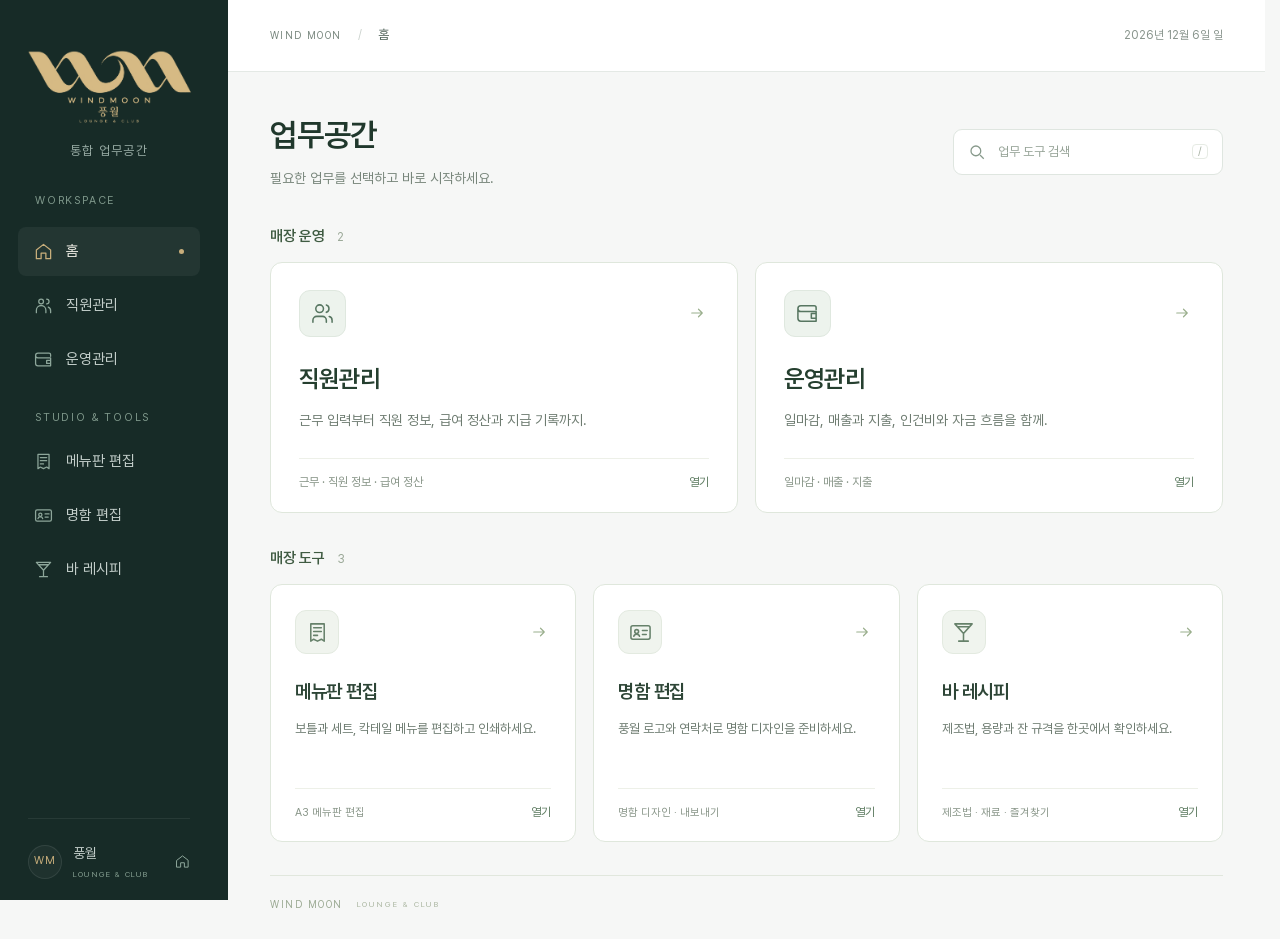
==== index.html @ a838a411 "Publish matching breadcrumb fonts and wordmark sizing with refreshed CSS" ====
<!doctype html>
<html lang="ko">
<head>
  <meta charset="utf-8"><meta name="viewport" content="width=device-width,initial-scale=1,viewport-fit=cover">
  <meta name="robots" content="noindex,nofollow"><meta name="referrer" content="no-referrer"><meta name="theme-color" content="#172b27">
  <meta name="description" content="풍월의 직원관리, 운영관리, 메뉴판과 명함 편집을 한곳에서.">
  <title>WIND MOON · 풍월 업무공간</title>
  <link rel="icon" href="./favicon.svg?v=20261022-wave"><link rel="stylesheet" href="./suite.css?v=20261022-typelogo-v3"><link rel="stylesheet" href="./portal.css?v=20261022-clean">
  <script type="module" src="./suite-nav.js?v=20261022-navfix"></script>
</head>
<body data-suite-page="home">
  <header class="home-topbar"><div class="home-breadcrumb"><a href="./">WIND MOON</a><span>/</span><strong>홈</strong></div><time id="today"></time></header>
  <main class="home-main">
    <section class="home-intro" aria-labelledby="home-title">
      <div><h1 id="home-title">업무공간</h1><p>필요한 업무를 선택하고 바로 시작하세요.</p></div>
      <label class="home-search"><svg viewBox="0 0 24 24" fill="none" stroke="currentColor" stroke-width="1.7" aria-hidden="true"><circle cx="10.5" cy="10.5" r="6.5"/><path d="m16 16 5 5"/></svg><input id="module-search" type="search" placeholder="업무 도구 검색" aria-label="업무 도구 검색"><kbd>/</kbd></label>
    </section>
    <a id="resume" class="home-resume" hidden><span class="resume-label">최근 사용</span><strong id="resume-name"></strong><span class="resume-action">이어서 열기 <span aria-hidden="true">→</span></span></a>
    <section id="modules" aria-label="업무 도구"><p class="home-empty">업무 도구를 불러오고 있습니다.</p></section>
    <footer class="home-footer">WIND MOON<span>LOUNGE & CLUB</span></footer>
  </main>
  <noscript><p class="home-empty"><a href="./staff/">직원관리</a> · <a href="./operations/">운영관리</a> · <a href="./menu/">메뉴판</a> · <a href="./cards/">명함</a> · <a href="./recipes/">레시피</a></p></noscript>
  <script type="module" src="./portal.js?v=20261022-navfix"></script>
</body>
</html>
---- suite.css ----
@font-face{font-family:WMPretendard;src:url('./fonts/Pretendard-Regular.ttf') format('truetype');font-weight:400;font-display:swap}
@font-face{font-family:WMPretendard;src:url('./fonts/Pretendard-SemiBold.ttf') format('truetype');font-weight:600 800;font-display:swap}
html{scrollbar-gutter:stable}
:root{--wm-sidebar:228px;--wm-nav:#172b27;--wm-green:#315f4f;--wm-gold:#c8ae7b;--wm-bg:#f5f6f3;--wm-line:#e3e8e1;--wm-font:WMPretendard,Pretendard,-apple-system,BlinkMacSystemFont,'Segoe UI',sans-serif}
body[data-suite-page]{padding-left:var(--wm-sidebar);font-family:var(--wm-font);box-sizing:border-box}
.wm-suite-sidebar{box-sizing:border-box;position:fixed;inset:0 auto 0 0;width:var(--wm-sidebar);padding:37px 18px 20px;display:flex;flex-direction:column;z-index:80;background:var(--wm-nav);color:#c3ceca;overflow-x:hidden;overflow-y:auto;scrollbar-width:thin;scrollbar-gutter:stable;font:15px/1.5 var(--wm-font)}
.wm-suite-sidebar a{color:inherit;text-decoration:none}
.wm-suite-brand{box-sizing:border-box;width:100%;display:flex;flex-direction:column;align-items:center;gap:14px;padding:0 1px 32px;flex-shrink:0}
.wm-suite-brand picture{display:block;box-sizing:border-box;width:100%;max-width:200px;min-width:0;margin-inline:auto;flex-shrink:0;filter:brightness(0) saturate(100%) invert(78%) sepia(24%) saturate(506%) hue-rotate(1deg) brightness(94%) contrast(88%)}
.wm-suite-brand img{display:block;width:100%;max-width:100%;height:auto;max-height:none;object-fit:contain}
.wm-suite-brand>span{color:#97aaa3;font-size:13px;letter-spacing:1.3px}
.wm-nav-label{display:block;font-size:11px;letter-spacing:1.8px;color:#7f988b;padding:0 17px 18px}
.wm-tools-label{margin-top:26px;padding-bottom:10px}
.wm-suite-links{display:block;overflow:visible;flex-shrink:0}
.wm-suite-link{box-sizing:border-box;display:flex;align-items:center;gap:13px;min-height:49px;padding:13px 16px;margin-bottom:5px;border-radius:8px;white-space:nowrap;transition:background .15s,color .15s;font-size:15px}
.wm-suite-link svg{width:19px;height:19px;flex:none;color:#8da69a;display:block}
.wm-suite-link:hover{background:#ffffff09;color:#fff}
.wm-suite-link.is-active{background:#ffffff0d;color:#f0eee6}
.wm-suite-link.is-active svg{color:var(--wm-gold)}
.wm-suite-link i{display:none;width:5px;height:5px;border-radius:50%;margin-left:auto;background:var(--wm-gold)}
.wm-suite-link.is-active i{display:block}
.wm-suite-account{display:flex;align-items:center;gap:11px;border-top:1px solid #ffffff12;margin:auto 10px 0;padding-top:24px;font-size:14px;flex-shrink:0}
.wm-avatar{display:grid;place-items:center;width:34px;height:34px;border:1px solid #ffffff16;background:#ffffff09;color:var(--wm-gold);border-radius:50%;font-size:11px;letter-spacing:1px}
.wm-suite-account small{display:block;color:#7f988b;font-size:8px;letter-spacing:1.2px;margin-top:4px}
.wm-suite-account>svg{width:15px;height:15px;margin-left:auto;color:#8da69a}
.wm-tool-heading{display:flex;align-items:center;gap:16px;font:12px/1.4 var(--wm-font);white-space:nowrap;color:#929c95;min-width:0}
.wm-tool-heading>a{font-size:10px;letter-spacing:1.5px;text-decoration:none;color:#74867a}
.wm-tool-heading>span{color:#c7d1c8}
.wm-tool-heading>strong{color:#354e40;font-weight:600;font-size:14px}
.wm-home{display:inline-flex;align-items:center;justify-content:center;gap:7px;box-sizing:border-box;min-height:39px;padding:8px 12px;border:1px solid #dfe6dc;border-radius:8px;background:#fff;color:#4b6654!important;text-decoration:none!important;font:12px/1.4 var(--wm-font);white-space:nowrap;flex:none}
.wm-home svg{width:16px;height:16px;display:block}
.wm-home:hover{background:#eef3e9;border-color:#b8c9b4}
.wm-suite-sidebar a:focus-visible,.wm-home:focus-visible{outline:3px solid var(--wm-gold);outline-offset:3px}
.wm-tool-topbar{display:flex;align-items:center;justify-content:space-between;gap:16px;height:72px;padding:0 28px;background:#fff;border-bottom:1px solid var(--wm-line);box-sizing:border-box}
body[data-suite-page=menu] .app-header,body[data-suite-page=cards] .header{height:72px;min-height:72px;padding:0 24px;gap:16px;background:#fff;border-bottom:1px solid var(--wm-line);box-sizing:border-box}
body[data-suite-page=menu] .save-state{justify-content:flex-end}
body[data-suite-page=menu] .workspace{height:calc(100dvh - 72px);grid-template-columns:320px minmax(0,1fr)}
body[data-suite-page=menu]{--canvas:#eef0ea;--paper:#fff;--green:#315f4f;--green-soft:#eef4e9;--ink:#263e32;--line:#e1e7de}
body[data-suite-page=menu] .inspector-intro h1{font-family:var(--wm-font);font-size:21px}
body[data-suite-page=menu] .inspector-intro p{color:#7d8c7d;line-height:1.8}
body[data-suite-page=menu] .button.primary{background:var(--wm-green);border-color:var(--wm-green)}
body[data-suite-page=cards]{--paper:#fff;--line:#e1e7de;--ink:#273b31;--muted:#82907e;--accent:#527148;--canvas:#eef0ea;--white:#fafbf7}
body[data-suite-page=cards] .studio{grid-template-columns:310px minmax(0,1fr)}
body[data-suite-page=cards] .editor{padding:26px 23px}
body[data-suite-page=cards] .workspace{background:#f2f3ed;padding:28px}
body[data-suite-page=cards] .button.primary{background:var(--wm-green);border-color:var(--wm-green)}
body[data-suite-page=cards] .button{border-radius:7px}
body[data-suite-page=cards] .section summary{color:#3b5443}
body[data-suite-page=recipes] .recipe-index-panel{display:none}
body[data-suite-page=recipes] .main{margin-left:0;max-width:1440px;padding:32px 34px 0}
body[data-suite-page=recipes] .page-header{margin-bottom:26px}
body[data-suite-page=recipes] .title-area h1{font-family:var(--wm-font);font-size:30px;letter-spacing:-1.1px;color:var(--text)}
body[data-suite-page=recipes] .title-area p{font-family:var(--wm-font);font-size:12px}
body[data-suite-page=recipes] .mobile-brand{display:none}
body[data-suite-page=recipes] .toolbar{top:0;background:var(--bg)}
body[data-suite-page=recipes] .recipe-card{border-radius:12px}
body[data-suite-page=recipes] .card-title{font-family:var(--wm-font);font-weight:600}
html[data-theme=light] body[data-suite-page=recipes]{--bg:#f5f6f3;--panel:#fff;--panel-hover:#f0f4eb;--panel-alt:#edf2e7;--text:#293f30;--muted:#7e8d7a;--line:#e1e7db;--accent:#41613c;--soft:#eaf1e2}
@media(min-width:1500px){:root{--wm-sidebar:244px}.wm-tool-topbar{padding:0 40px}}
@media(max-width:1200px){:root{--wm-sidebar:195px}.wm-suite-sidebar{padding-left:12px;padding-right:12px}.wm-tool-heading{gap:10px}.wm-tool-heading>a{display:none}.wm-tool-heading>span{display:none}body[data-suite-page=menu] .save-state{display:none}body[data-suite-page=menu] .header-actions{margin-left:auto}body[data-suite-page=menu] .workspace{grid-template-columns:285px minmax(0,1fr)}body[data-suite-page=cards] .studio{grid-template-columns:270px minmax(0,1fr)}body[data-suite-page=cards] .save-status{display:none}}
@media(max-width:900px){:root{--wm-sidebar:74px}.wm-suite-sidebar{padding:25px 10px}.wm-suite-brand{gap:0;padding:0 1px 30px}.wm-suite-brand picture{width:52px}.wm-suite-brand>span,.wm-nav-label,.wm-suite-link>span,.wm-suite-link>i,.wm-suite-account>span:not(.wm-avatar),.wm-suite-account>svg{display:none!important}.wm-suite-link{justify-content:center;padding:15px 5px;min-height:48px;gap:0}.wm-suite-account{justify-content:center;margin-left:0;margin-right:0;padding-top:18px}.wm-tool-topbar{height:64px;padding:0 22px}body[data-suite-page=recipes] .main{padding:28px 24px 0}}
@media(max-width:780px){body[data-suite-page=menu] .workspace{height:auto;min-height:calc(100dvh - 72px);display:flex}body[data-suite-page=menu] .canvas-area{min-height:360px;height:58dvh}body[data-suite-page=menu] .header-divider{display:none}body[data-suite-page=menu] .inspector{border-top:1px solid var(--wm-line)}body[data-suite-page=menu] .app-header{flex-wrap:wrap;height:auto;min-height:72px;padding:12px 14px;gap:8px}body[data-suite-page=menu] .header-actions{gap:5px}.wm-home{padding:8px 10px}.wm-home span{display:none}}
@media(max-width:640px){:root{--wm-sidebar:0px}body[data-suite-page]{padding-left:0;padding-bottom:calc(65px + env(safe-area-inset-bottom))}.wm-suite-sidebar{inset:auto 0 0;width:100%;height:calc(65px + env(safe-area-inset-bottom));padding:5px 5px calc(5px + env(safe-area-inset-bottom));border-top:1px solid #ffffff15;overflow:visible;scrollbar-gutter:auto}.wm-suite-brand,.wm-suite-account{display:none}.wm-suite-links{display:grid;grid-template-columns:repeat(6,minmax(0,1fr));overflow:visible;height:100%;gap:3px}.wm-suite-link{flex-direction:column;padding:8px 2px;gap:5px;min-height:0;margin:0;border-radius:7px}.wm-suite-link>span{display:block!important;font-size:11px;letter-spacing:-.3px}.wm-suite-link>svg{width:19px;height:19px}.wm-tool-topbar{height:58px;padding:0 17px}.wm-tool-heading>strong{font-size:13px}.wm-home{min-height:39px}body[data-suite-page=menu] .app-header{padding:12px 13px}body[data-suite-page=menu] .wm-tool-heading{width:100%;padding:0 0 3px}body[data-suite-page=menu] .header-actions{width:100%;margin:0;justify-content:space-between}body[data-suite-page=cards]{height:auto;overflow:visible;display:block}body[data-suite-page=cards] .header{height:auto;min-height:72px;flex-wrap:wrap;padding:15px 16px;gap:12px}body[data-suite-page=cards] .header-actions{gap:6px;margin-left:auto}body[data-suite-page=cards] .studio{display:flex;flex-direction:column;min-height:0;overflow:visible}body[data-suite-page=cards] .workspace{padding:24px 18px}body[data-suite-page=cards] .editor{padding:27px 24px}body[data-suite-page=cards] .editor,body[data-suite-page=cards] .workspace{overflow:visible}body[data-suite-page=recipes] .main{padding:26px 18px 0}body[data-suite-page=recipes] .title-area h1{font-size:28px}.wm-tool-heading>a,.wm-tool-heading>span{display:none}}
@media print{body[data-suite-page]{padding-left:0!important;padding-bottom:0!important}.wm-suite-sidebar,.wm-tool-topbar,.wm-home{display:none!important}}
@media(prefers-reduced-motion:reduce){.wm-suite-link{transition:none}}
---- portal.css ----
*{box-sizing:border-box}body{margin:0;background:#f6f7f6;color:#253830;font:14px/1.6 var(--wm-font);-webkit-font-smoothing:antialiased}a{color:inherit;text-decoration:none}h1,h2,h3,p{margin:0}input{font:inherit}[hidden]{display:none!important}a,input{-webkit-tap-highlight-color:transparent}a:focus-visible,input:focus-visible{outline:3px solid #719781;outline-offset:4px}svg{flex:none}
.home-topbar{height:72px;display:flex;align-items:center;justify-content:space-between;gap:20px;padding:0 42px;background:#fff;border-bottom:1px solid #e4e9e5}.home-breadcrumb{display:flex;align-items:center;gap:16px;font-size:12px}.home-breadcrumb a{font-size:10px;letter-spacing:1.4px;color:#77867d}.home-breadcrumb>span{color:#ccd3ce}.home-breadcrumb strong{font-size:13px;font-weight:500;color:#51645a}.home-topbar time{color:#89958d;font-size:12px}
.home-main{max-width:1260px;margin:auto;padding:42px 42px 0}.home-intro{display:flex;align-items:center;justify-content:space-between;gap:32px;margin-bottom:34px}.home-intro h1{font-size:32px;line-height:1.35;letter-spacing:-1.2px;font-weight:650;color:#20382c}.home-intro p{font-size:14px;color:#78867b;margin-top:10px}.home-search{display:flex;align-items:center;gap:10px;width:270px;min-height:46px;padding:0 14px;border:1px solid #dfe6e0;border-radius:9px;background:#fff;color:#87998b;flex-shrink:0}.home-search svg{width:18px;height:18px}.home-search input{height:44px;width:100%;min-width:0;border:0;outline:none;background:transparent;font-size:13px;color:#304b3b}.home-search input::placeholder{color:#97a498}.home-search kbd{font:11px var(--wm-font);border:1px solid #e6ebe4;border-radius:4px;padding:0 5px;color:#a7b1a3}.home-search:focus-within{border-color:#72977b;box-shadow:0 0 0 3px #628b6d12}
.home-resume{display:flex;align-items:center;gap:14px;min-height:50px;padding:12px 17px;margin:-5px 0 28px;background:#edf3ed;border:1px solid #dce7dd;border-radius:9px;font-size:12px}.resume-label{color:#889981}.home-resume strong{color:#456a42;font-weight:600}.resume-action{margin-left:auto;color:#5e7c55}.resume-action>span{margin-left:10px}
.module-section{margin-bottom:33px}.section-heading{display:flex;align-items:baseline;gap:12px;margin-bottom:14px}.section-heading h2{font-size:15px;font-weight:600;color:#405c43;letter-spacing:-.3px}.section-heading>span{color:#9aa897;font-size:12px}.module-grid{display:grid;grid-template-columns:repeat(3,minmax(0,1fr));gap:17px}.primary-grid{grid-template-columns:repeat(2,minmax(0,1fr))}.module-card{position:relative;min-width:0;display:flex;flex-direction:column;padding:25px 24px 19px;background:#fff;border:1px solid #dfe7dc;border-radius:12px;transition:border-color .16s,box-shadow .16s,transform .16s}.module-card:hover{border-color:#9db693;box-shadow:0 6px 18px #27472c08;transform:translateY(-2px)}.card-top{display:flex;align-items:center;justify-content:space-between;gap:15px;margin-bottom:23px}.module-icon{display:grid;place-items:center;width:44px;height:44px;background:#f0f4ee;border:1px solid #e3eae0;border-radius:11px;color:#66816a}.module-icon svg{display:block}.card-arrow{display:grid;place-items:center;width:25px;height:25px;color:#9aaf8d}.card-arrow svg{width:18px;height:18px}.module-card h3{font-size:19px;letter-spacing:-.5px;font-weight:600;color:#2d4536}.module-card p{font-size:13px;line-height:1.8;color:#6e7c71;margin:9px 0 24px;max-width:290px;min-height:47px}.card-foot{margin-top:auto;border-top:1px solid #edf0e8;padding-top:14px;display:flex;align-items:center;justify-content:space-between;gap:12px;font-size:11px;color:#889588}.card-foot>span:last-child{color:#5e7c62;font-size:12px}.primary-card{padding:27px 28px 20px}.primary-card .card-top{margin-bottom:23px}.primary-card .module-icon{width:47px;height:47px;background:#edf3ed;border-color:#dfe8df;color:#577661}.primary-card h3{font-size:24px;letter-spacing:-.8px;color:#253f2f}.primary-card p{font-size:14px;max-width:430px;min-height:0;line-height:1.8;margin:10px 0 25px}.primary-card .card-foot{font-size:12px}.home-empty{padding:42px 22px;text-align:center;border:1px solid #dfe7dc;border-radius:12px;background:#fff;color:#85997b;font-size:14px}.home-empty a{text-decoration:underline}.home-footer{display:flex;align-items:center;gap:14px;border-top:1px solid #e1e7dd;padding:20px 0 27px;color:#9aa992;font-size:10px;letter-spacing:1.5px}.home-footer>span{font-size:8px;letter-spacing:1.8px;color:#b0bba7}
@media(min-width:1500px){.home-topbar{padding-left:55px;padding-right:55px}.home-main{padding-left:55px;padding-right:55px}}
@media(max-width:1200px){.home-topbar{padding:0 26px}.home-main{padding:36px 26px 0}.home-intro{gap:22px}.home-search{width:240px}.module-grid{gap:13px}.module-card{padding:23px 20px 18px}.primary-card{padding:25px 24px 19px}.primary-card p{font-size:13px}}
@media(max-width:900px){.home-topbar{height:64px;padding:0 24px}.home-main{padding:32px 24px 0}.home-intro h1{font-size:30px}.home-intro p{font-size:13px}.home-search{width:220px}.module-card p{font-size:12px}.primary-card p{font-size:13px}.card-foot{font-size:10px}.primary-card .card-foot{font-size:11px}}
@media(max-width:760px){.home-intro{align-items:flex-start}.home-search{width:200px}.module-grid{grid-template-columns:1fr}.primary-grid{grid-template-columns:repeat(2,minmax(0,1fr))}.module-card:not(.primary-card){display:grid;grid-template-columns:44px 1fr 20px;gap:0 16px;padding:20px}.module-card:not(.primary-card) .card-top{display:contents}.module-card:not(.primary-card) .module-icon{grid-column:1;grid-row:1/3}.module-card:not(.primary-card) .card-arrow{grid-column:3;grid-row:1/3;align-self:center}.module-card:not(.primary-card) h3{grid-column:2;grid-row:1;font-size:18px}.module-card:not(.primary-card) p{grid-column:2;grid-row:2;margin:5px 0 0;min-height:0;max-width:none}.module-card:not(.primary-card) .card-foot{display:none}.primary-card p{min-height:47px}.primary-card .card-foot>span:first-child{font-size:10px}}
@media(max-width:640px){.home-topbar{height:58px;padding:0 18px}.home-breadcrumb{gap:12px}.home-breadcrumb a{font-size:9px}.home-topbar time{font-size:10px}.home-main{padding:29px 18px 0}.home-intro{flex-direction:column;gap:24px;margin-bottom:28px}.home-intro h1{font-size:30px}.home-intro p{font-size:13px;margin-top:8px}.home-search{width:100%;min-height:46px}.home-search input{font-size:16px}.module-section{margin-bottom:27px}.section-heading{margin-bottom:12px}.section-heading h2{font-size:14px}.section-heading>span{font-size:11px}.primary-grid{grid-template-columns:1fr;gap:13px}.primary-card{padding:22px 23px 18px}.primary-card .card-top{margin-bottom:18px}.primary-card h3{font-size:23px}.primary-card p{font-size:13px;margin:8px 0 21px;min-height:0}.primary-card .card-foot{font-size:11px;padding-top:13px}.primary-card .card-foot>span:first-child{font-size:11px}.module-card:not(.primary-card){padding:19px 17px;gap:0 13px}.module-card:not(.primary-card) h3{font-size:17px}.module-card:not(.primary-card) p{font-size:12px}.home-resume{padding:12px 14px;gap:10px;font-size:11px;margin-top:-5px;margin-bottom:25px}.resume-action>span{margin-left:5px}.home-footer{padding:19px 0 25px;font-size:9px;gap:12px}.home-footer>span{font-size:7px}}
@media(prefers-reduced-motion:reduce){.module-card{transition:none}}
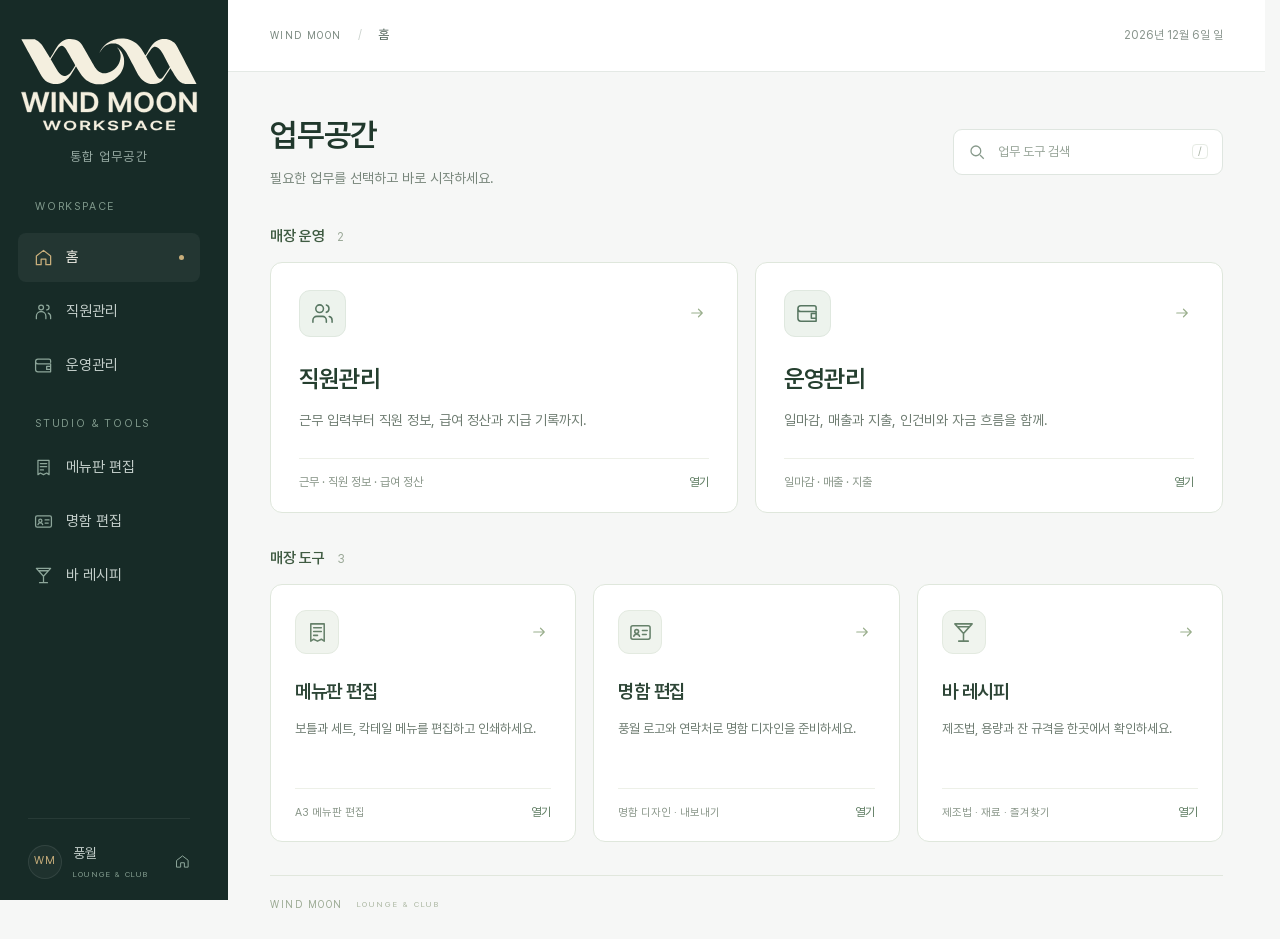
==== commit 6a19e8a6: "Apply workspace logo A to navigation and C to PDF and print" ====
--- a/index.html
+++ b/index.html
@@ -5,8 +5,9 @@
   <meta name="robots" content="noindex,nofollow"><meta name="referrer" content="no-referrer"><meta name="theme-color" content="#172b27">
   <meta name="description" content="풍월의 직원관리, 운영관리, 메뉴판과 명함 편집을 한곳에서.">
   <title>WIND MOON · 풍월 업무공간</title>
-  <link rel="icon" href="./favicon.svg?v=20261022-wave"><link rel="stylesheet" href="./suite.css?v=20261022-typelogo-v3"><link rel="stylesheet" href="./portal.css?v=20261022-clean">
-  <script type="module" src="./suite-nav.js?v=20261022-navfix"></script>
+  <link rel="icon" href="./favicon.svg?v=20261022-wave"><link rel="stylesheet" href="./suite.css?v=20261029-workspace"><link rel="stylesheet" href="./portal.css?v=20261022-clean">
+  <script type="module" src="./suite-nav.js?v=20261029-workspace"></script>
+<link rel="apple-touch-icon" sizes="180x180" href="./apple-touch-icon.png?v=20261028">
 </head>
 <body data-suite-page="home">
   <header class="home-topbar"><div class="home-breadcrumb"><a href="./">WIND MOON</a><span>/</span><strong>홈</strong></div><time id="today"></time></header>
@@ -20,6 +21,7 @@
     <footer class="home-footer">WIND MOON<span>LOUNGE & CLUB</span></footer>
   </main>
   <noscript><p class="home-empty"><a href="./staff/">직원관리</a> · <a href="./operations/">운영관리</a> · <a href="./menu/">메뉴판</a> · <a href="./cards/">명함</a> · <a href="./recipes/">레시피</a></p></noscript>
-  <script type="module" src="./portal.js?v=20261022-navfix"></script>
+  <script type="module" src="./portal.js?v=20261029-domain"></script>
 </body>
 </html>
+
--- a/suite.css
+++ b/suite.css
@@ -6,7 +6,7 @@
 .wm-suite-sidebar{box-sizing:border-box;position:fixed;inset:0 auto 0 0;width:var(--wm-sidebar);padding:37px 18px 20px;display:flex;flex-direction:column;z-index:80;background:var(--wm-nav);color:#c3ceca;overflow-x:hidden;overflow-y:auto;scrollbar-width:thin;scrollbar-gutter:stable;font:15px/1.5 var(--wm-font)}
 .wm-suite-sidebar a{color:inherit;text-decoration:none}
 .wm-suite-brand{box-sizing:border-box;width:100%;display:flex;flex-direction:column;align-items:center;gap:14px;padding:0 1px 32px;flex-shrink:0}
-.wm-suite-brand picture{display:block;box-sizing:border-box;width:100%;max-width:200px;min-width:0;margin-inline:auto;flex-shrink:0;filter:brightness(0) saturate(100%) invert(78%) sepia(24%) saturate(506%) hue-rotate(1deg) brightness(94%) contrast(88%)}
+.wm-suite-brand picture{display:block;box-sizing:border-box;width:100%;max-width:200px;min-width:0;margin-inline:auto;flex-shrink:0;filter:none}
 .wm-suite-brand img{display:block;width:100%;max-width:100%;height:auto;max-height:none;object-fit:contain}
 .wm-suite-brand>span{color:#97aaa3;font-size:13px;letter-spacing:1.3px}
 .wm-nav-label{display:block;font-size:11px;letter-spacing:1.8px;color:#7f988b;padding:0 17px 18px}
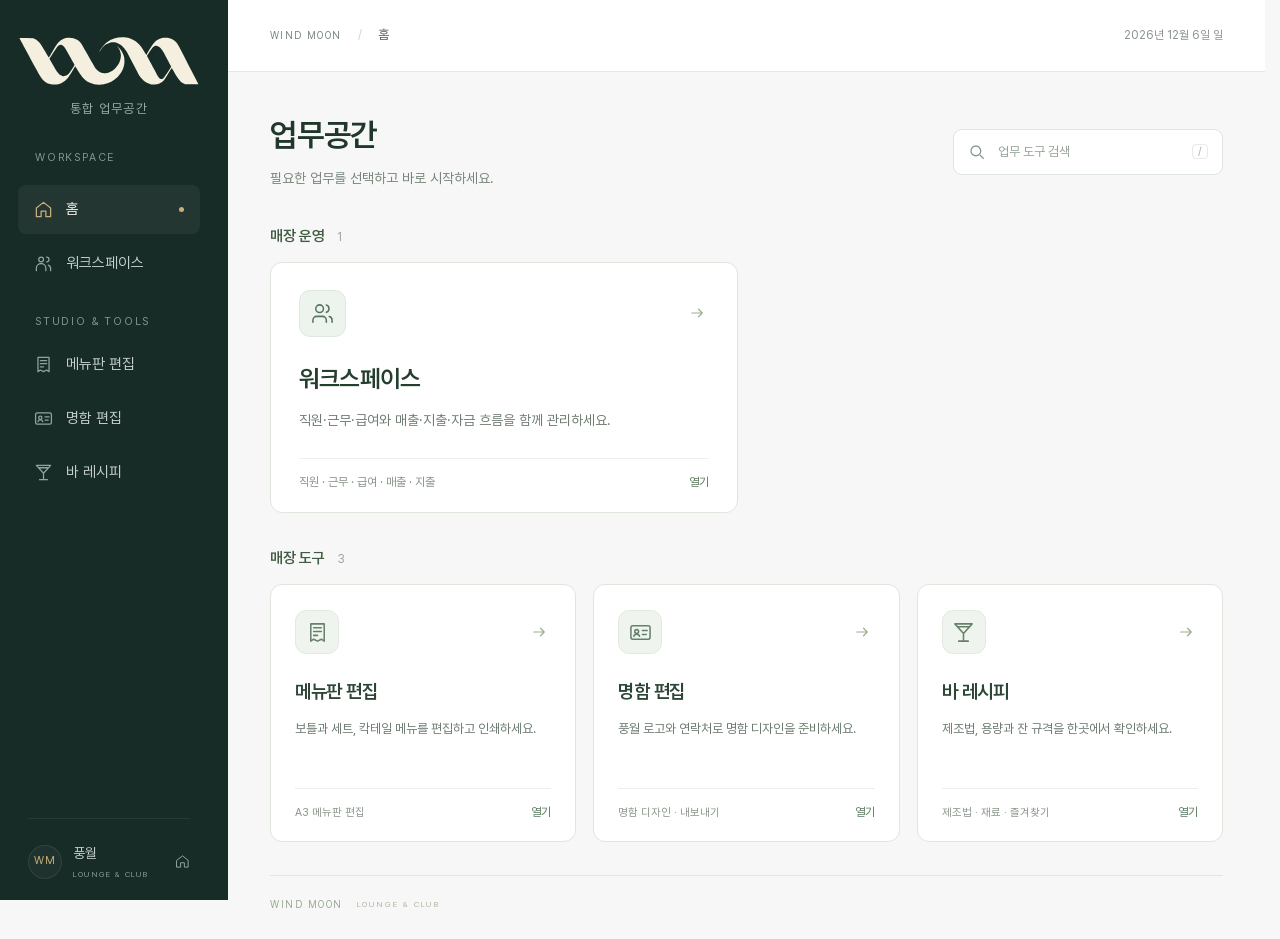
==== commit 6ff87867: "feat(workspace): unify staff and operations navigation and frontend" ====
--- a/index.html
+++ b/index.html
@@ -6,7 +6,7 @@
   <meta name="description" content="풍월의 직원관리, 운영관리, 메뉴판과 명함 편집을 한곳에서.">
   <title>WIND MOON · 풍월 업무공간</title>
   <link rel="icon" href="./favicon.svg?v=20261022-wave"><link rel="stylesheet" href="./suite.css?v=20261029-workspace"><link rel="stylesheet" href="./portal.css?v=20261022-clean">
-  <script type="module" src="./suite-nav.js?v=20261029-workspace"></script>
+  <script type="module" src="./suite-nav.js?v=20261103-unified"></script>
 <link rel="apple-touch-icon" sizes="180x180" href="./apple-touch-icon.png?v=20261028">
 </head>
 <body data-suite-page="home">
@@ -21,7 +21,8 @@
     <footer class="home-footer">WIND MOON<span>LOUNGE & CLUB</span></footer>
   </main>
   <noscript><p class="home-empty"><a href="./staff/">직원관리</a> · <a href="./operations/">운영관리</a> · <a href="./menu/">메뉴판</a> · <a href="./cards/">명함</a> · <a href="./recipes/">레시피</a></p></noscript>
-  <script type="module" src="./portal.js?v=20261029-domain"></script>
+  <script type="module" src="./portal.js?v=20261103-unified"></script>
 </body>
 </html>
 
+
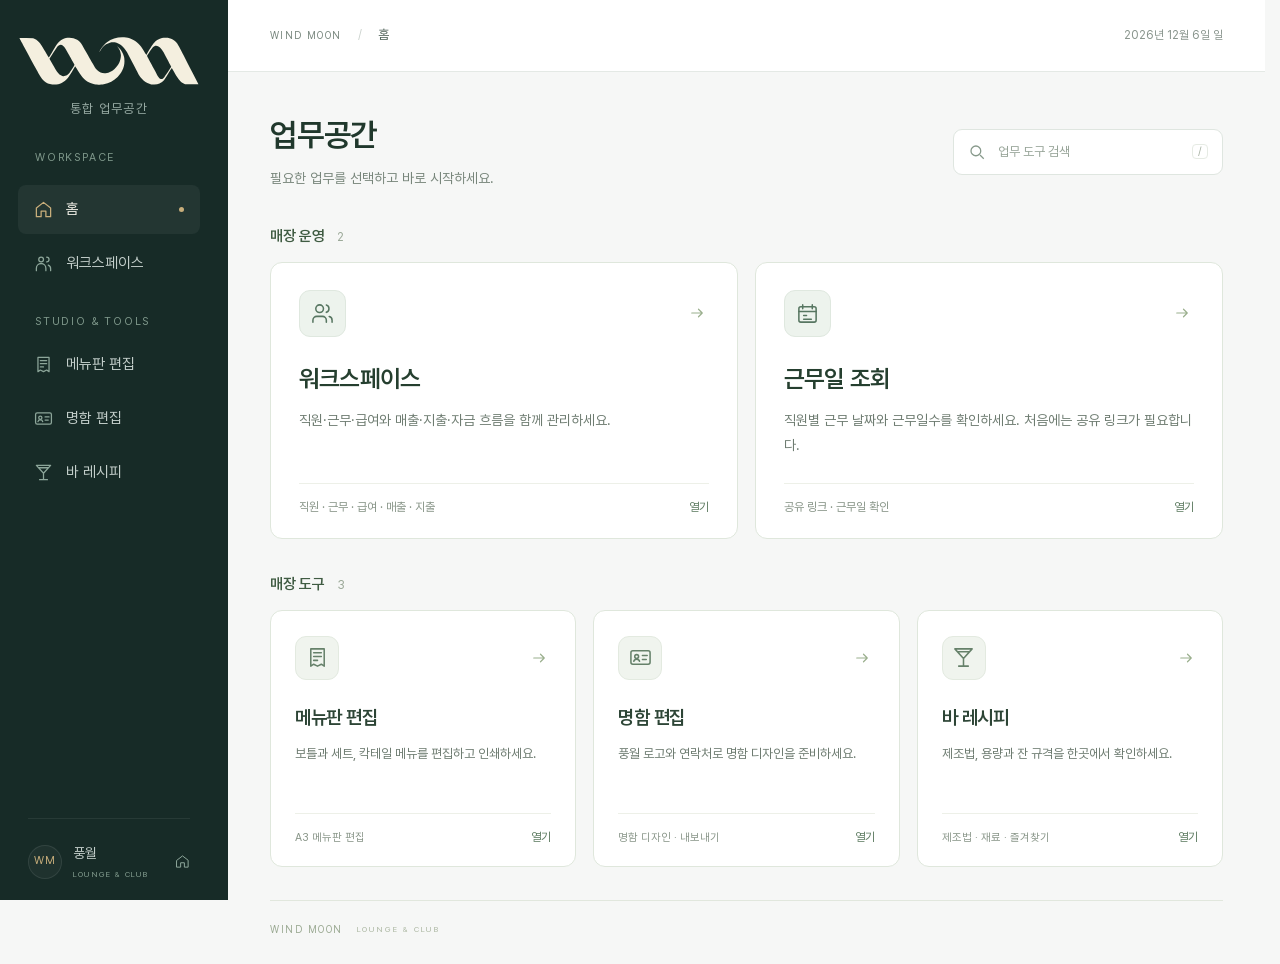
==== commit 8bf4bd2c: "fix: refresh homepage script cache after attendance card launch" ====
--- a/index.html
+++ b/index.html
@@ -4,7 +4,8 @@
   <meta charset="utf-8"><meta name="viewport" content="width=device-width,initial-scale=1,viewport-fit=cover">
   <meta name="robots" content="noindex,nofollow"><meta name="referrer" content="no-referrer"><meta name="theme-color" content="#172b27">
   <meta name="description" content="풍월의 직원관리, 운영관리, 메뉴판과 명함 편집을 한곳에서.">
-  <title>WIND MOON · 풍월 업무공간</title>
+  <title>WINDMOON · WORKSPACE</title>
+  <meta name="apple-mobile-web-app-title" content="WINDMOON · WORKSPACE">
   <link rel="icon" href="./favicon.svg?v=20261022-wave"><link rel="stylesheet" href="./suite.css?v=20261029-workspace"><link rel="stylesheet" href="./portal.css?v=20261022-clean">
   <script type="module" src="./suite-nav.js?v=20261103-unified"></script>
 <link rel="apple-touch-icon" sizes="180x180" href="./apple-touch-icon.png?v=20261028">
@@ -20,8 +21,8 @@
     <section id="modules" aria-label="업무 도구"><p class="home-empty">업무 도구를 불러오고 있습니다.</p></section>
     <footer class="home-footer">WIND MOON<span>LOUNGE & CLUB</span></footer>
   </main>
-  <noscript><p class="home-empty"><a href="./staff/">직원관리</a> · <a href="./operations/">운영관리</a> · <a href="./menu/">메뉴판</a> · <a href="./cards/">명함</a> · <a href="./recipes/">레시피</a></p></noscript>
-  <script type="module" src="./portal.js?v=20261103-unified"></script>
+  <noscript><p class="home-empty"><a href="./staff/">직원관리</a> · <a href="./operations/">운영관리</a> · <a href="./attendance/">근무일 조회</a> · <a href="./menu/">메뉴판</a> · <a href="./cards/">명함</a> · <a href="./recipes/">레시피</a></p></noscript>
+  <script type="module" src="./portal.js?v=20261110-attendance"></script>
 </body>
 </html>
 
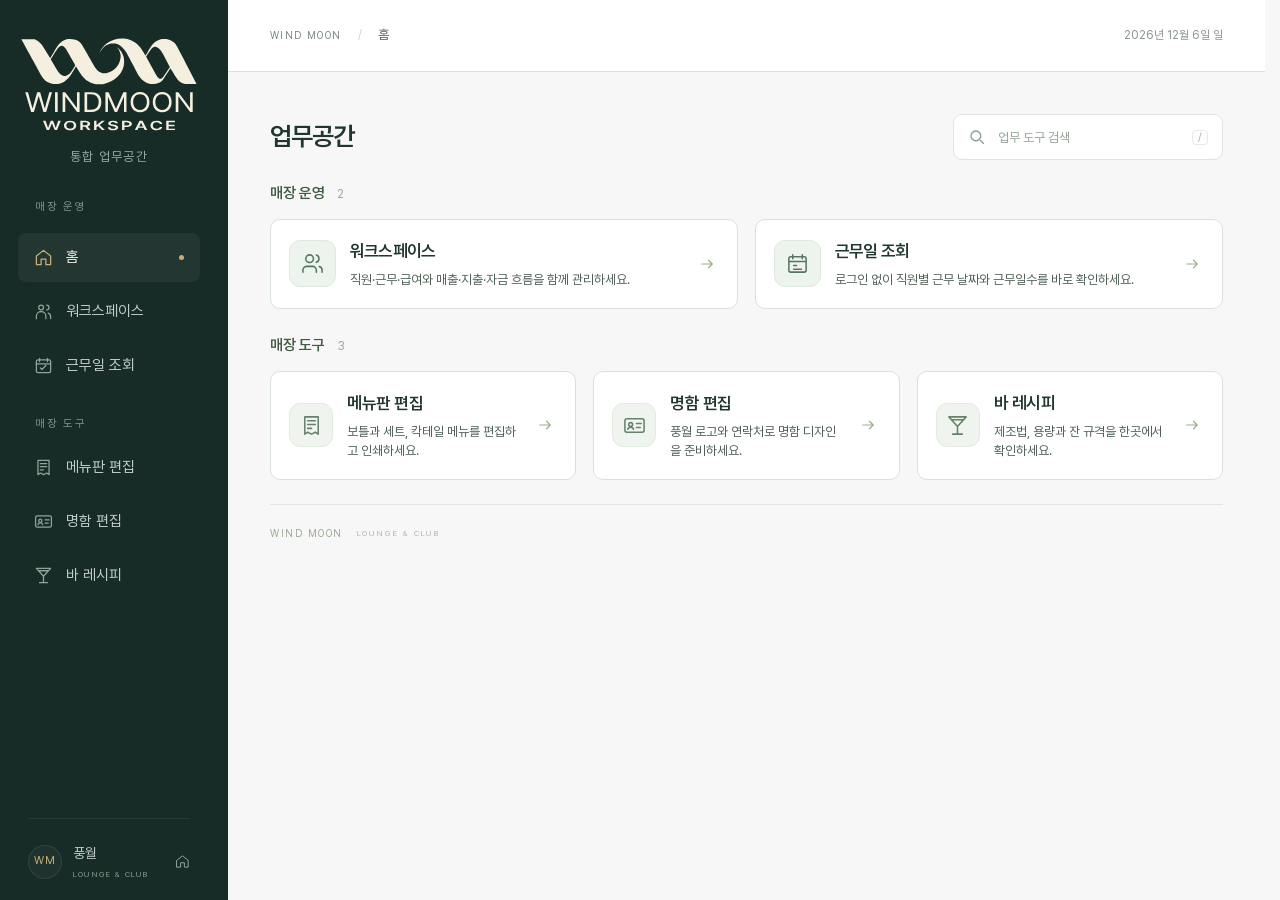
==== commit 51fa6dce: "Publish unified Windmoon work screens and tool navigation" ====
--- a/index.html
+++ b/index.html
@@ -7,22 +7,23 @@
   <title>WINDMOON · WORKSPACE</title>
   <meta name="apple-mobile-web-app-title" content="WINDMOON · WORKSPACE">
   <link rel="icon" href="./favicon.svg?v=20261022-wave"><link rel="stylesheet" href="./suite.css?v=20261029-workspace"><link rel="stylesheet" href="./portal.css?v=20261022-clean">
-  <script type="module" src="./suite-nav.js?v=20261103-unified"></script>
+  <script type="module" src="./suite-nav.js?v=20261121-interface"></script>
 <link rel="apple-touch-icon" sizes="180x180" href="./apple-touch-icon.png?v=20261028">
+  <link rel="stylesheet" href="./staff/workspace-interface.css?v=20261121-interface">
 </head>
 <body data-suite-page="home">
   <header class="home-topbar"><div class="home-breadcrumb"><a href="./">WIND MOON</a><span>/</span><strong>홈</strong></div><time id="today"></time></header>
   <main class="home-main">
     <section class="home-intro" aria-labelledby="home-title">
-      <div><h1 id="home-title">업무공간</h1><p>필요한 업무를 선택하고 바로 시작하세요.</p></div>
+      <div><h1 class="wm-screen-title" id="home-title">업무공간</h1></div>
       <label class="home-search"><svg viewBox="0 0 24 24" fill="none" stroke="currentColor" stroke-width="1.7" aria-hidden="true"><circle cx="10.5" cy="10.5" r="6.5"/><path d="m16 16 5 5"/></svg><input id="module-search" type="search" placeholder="업무 도구 검색" aria-label="업무 도구 검색"><kbd>/</kbd></label>
     </section>
     <a id="resume" class="home-resume" hidden><span class="resume-label">최근 사용</span><strong id="resume-name"></strong><span class="resume-action">이어서 열기 <span aria-hidden="true">→</span></span></a>
     <section id="modules" aria-label="업무 도구"><p class="home-empty">업무 도구를 불러오고 있습니다.</p></section>
     <footer class="home-footer">WIND MOON<span>LOUNGE & CLUB</span></footer>
   </main>
-  <noscript><p class="home-empty"><a href="./staff/">직원관리</a> · <a href="./operations/">운영관리</a> · <a href="./attendance/">근무일 조회</a> · <a href="./menu/">메뉴판</a> · <a href="./cards/">명함</a> · <a href="./recipes/">레시피</a></p></noscript>
-  <script type="module" src="./portal.js?v=20261110-attendance"></script>
+  <noscript><p class="home-empty"><a href="./staff/#ops-overview">워크스페이스</a> · <a href="./attendance/">근무일 조회</a> · <a href="./menu/">메뉴판</a> · <a href="./cards/">명함</a> · <a href="./recipes/">레시피</a></p></noscript>
+  <script type="module" src="./portal.js?v=20261121-interface"></script>
 </body>
 </html>
 
--- a/staff/workspace-interface.css
+++ b/staff/workspace-interface.css
@@ -0,0 +1,265 @@
+/* Screen chrome shared by personnel, accounting (Shadow DOM), and the public tools. */
+@media screen {
+  :root, :host {
+    --wm-ink: #20362e;
+    --wm-secondary: #506158;
+    --wm-accent: #204c3b;
+    --wm-line: #d8e1da;
+    --wm-soft: #eff4ef;
+    --wm-radius: 10px;
+    --wm-space: clamp(14px, 1.65vw, 24px);
+    --wm-title: clamp(23px, 2vw, 31px);
+  }
+
+  .app-shell .workspace-heading, .operations-root .workspace-heading {
+    display: flex; align-items: center; justify-content: space-between; flex-wrap: wrap;
+    gap: 10px 16px; min-width: 0; margin: 0 0 var(--wm-space); padding: 0;
+  }
+  .workspace-heading h1, .wm-screen-title, .auth-card h1 {
+    margin: 0; color: var(--wm-ink); font-size: var(--wm-title);
+    font-weight: 720; line-height: 1.25; letter-spacing: -.045em; word-break: keep-all;
+  }
+  .workspace-heading .workspace-actions {
+    display: flex; align-items: center; justify-content: flex-end; flex-wrap: wrap;
+    gap: 6px; min-width: 0; margin-left: auto;
+  }
+  .workspace-heading [hidden] { display: none !important; }
+  .workspace-heading :is(.primary, .primary-btn), .auth-form .primary {
+    border: 1px solid var(--wm-accent); background: var(--wm-accent); color: #fff;
+  }
+  .workspace-actions > button, .workspace-menu > summary,
+  .workspace-actions .report-export-menu > summary {
+    box-sizing: border-box; min-height: 38px; border-radius: 8px; line-height: 1.25;
+  }
+  .workspace-actions > button, .workspace-menu > summary {
+    display: inline-flex; align-items: center; justify-content: center; gap: 6px;
+    padding: 8px 12px; font-size: 13px; font-weight: 600; white-space: nowrap;
+  }
+  .workspace-actions > :is(.secondary, .secondary-btn), .workspace-menu > summary {
+    background: #fff; border: 1px solid var(--wm-line); color: var(--wm-ink);
+  }
+  .workspace-menu { position: relative; }
+  .workspace-menu > summary { cursor: pointer; list-style: none; }
+  .workspace-menu > summary::-webkit-details-marker { display: none; }
+  #page-tools > summary { width: 38px; padding: 0; }
+  .workspace-menu[open] { z-index: 8; }
+  .workspace-menu[open] > summary { background: var(--wm-soft); border-color: #a6b8ab; }
+  .workspace-menu-items {
+    position: absolute; inset: calc(100% + 5px) 0 auto auto; z-index: 2;
+    display: grid; width: max-content; max-width: min(280px, 80vw); min-width: 148px;
+    padding: 5px; background: #fff; border: 1px solid var(--wm-line); border-radius: var(--wm-radius);
+    box-shadow: 0 6px 20px #182c201a;
+  }
+  .workspace-menu .workspace-menu-items button {
+    display: block; min-height: 42px; width: 100%; background: transparent; padding: 8px 11px;
+    border: 0; border-radius: 5px; text-align: left; color: var(--wm-ink); font: inherit; cursor: pointer;
+  }
+  .workspace-menu .workspace-menu-items button:is(:hover, :focus-visible) { background: var(--wm-soft); }
+  .workspace-menu .receipt-account { padding: 6px 11px; color: var(--wm-secondary); overflow-wrap: anywhere; }
+  .workspace-menu > summary:focus-visible, .workspace-heading button:focus-visible, .receipt-files button:focus-visible {
+    outline: 2px solid var(--wm-accent); outline-offset: 2px;
+  }
+
+  :is(.app-shell, .operations-root) :is(.panel, .daily-bar, .report-period-controls, .account-card),
+  .attendance-screen :is(.filter-panel, .card) {
+    border-color: var(--wm-line); border-radius: var(--wm-radius);
+  }
+  :is(.app-shell, .operations-root) .report-period-controls { margin-bottom: var(--wm-space); }
+  :is(.app-shell, .operations-root) .report-period-controls :is(.period-tabs, .segments) {
+    background: var(--wm-soft); border-radius: 7px;
+  }
+  :is(.app-shell, .operations-root) .report-period-controls :is(.period-tabs, .segments) button { color: var(--wm-secondary); }
+  :is(.app-shell, .operations-root) .report-period-controls :is(.period-tabs, .segments) button.active {
+    background: #fff; color: var(--wm-ink); box-shadow: 0 1px 3px #142e231d;
+  }
+  .app-shell .report-extra-filters { display: flex; flex-wrap: wrap; align-items: center; gap: 8px; min-width: 0; }
+  .workspace-date-reset, .app-shell .workspace-filter-toggle, .operations-root .expense-filter-toggle { display: none; }
+  :is(.app-shell, .operations-root) :is(.panel-heading, .panel-head) h2,
+  :is(.app-shell, .operations-root) :is(.modal-head, .dialog-heading) h2 {
+    margin: 0; color: var(--wm-ink); line-height: 1.35; letter-spacing: -.035em;
+  }
+  :is(.app-shell, .operations-root) :is(.panel-heading, .panel-head) h2 { font-size: 17px; font-weight: 680; }
+  :is(.app-shell, .operations-root) :is(.modal-head, .dialog-heading) h2 { font-size: 21px; font-weight: 700; }
+  :is(.app-shell, .operations-root) :is(.panel-sub, .cell-sub, .receipt-meta, .stat-detail) { color: var(--wm-secondary); }
+  :is(.app-shell, .operations-root) :is(.metric-value, .stat-value, .money, .expense-line b, .receipt-row b) { font-variant-numeric: tabular-nums; }
+  .app-shell .nav-label { color: #a9bab1; }
+  .auth-card .auth-form { margin-top: 20px; }
+
+  /* One summary surface. The narrow gutters act as dividers between amounts. */
+  .app-shell .stat-grid, .operations-root .metric-grid {
+    gap: 1px !important; overflow: hidden; margin-bottom: var(--wm-space);
+    background: var(--wm-line); border: 1px solid var(--wm-line); border-radius: var(--wm-radius);
+  }
+  .app-shell .stat-grid .stat, .operations-root .metric-grid .metric-card {
+    min-width: 0; min-height: 0; padding: 15px clamp(12px, 1.45vw, 22px);
+    border: 0; border-radius: 0; box-shadow: none; background: #fff; color: var(--wm-ink);
+  }
+  .app-shell .stat-grid .stat.accent, .operations-root .metric-grid .metric-card.featured { background: #edf4ee; }
+  .app-shell .stat-grid .stat-label, .operations-root .metric-grid .metric-top {
+    display: block; margin: 0 0 4px; color: var(--wm-secondary); font-size: 13px; font-weight: 600; line-height: 1.4;
+  }
+  .operations-root .metric-grid .metric-icon { display: none; }
+  .app-shell .stat-grid .stat-value, .operations-root .metric-grid .metric-value {
+    margin: 0; color: var(--wm-ink); font-size: clamp(19px, 2vw, 28px);
+    font-weight: 690; letter-spacing: -.045em; line-height: 1.24; white-space: normal; overflow-wrap: anywhere;
+  }
+  .app-shell .stat-grid .stat-value small, .operations-root .metric-grid .metric-value small {
+    display: inline; margin-left: 3px; font-size: .56em; color: var(--wm-secondary);
+  }
+  .operations-root .metric-grid .metric-sub, .app-shell .stat-grid .stat-detail {
+    margin-top: 4px; color: var(--wm-secondary); font-size: 12px; line-height: 1.4;
+  }
+
+  .operations-root .expense-summary-head {
+    display: flex; align-items: center; justify-content: space-between; gap: 12px;
+    padding: 14px var(--wm-space); border-bottom: 1px solid var(--wm-line);
+  }
+  .operations-root .expense-summary-head .expense-list-total {
+    display: grid; gap: 3px; padding: 0; margin: 0; border: 0; background: transparent;
+  }
+  .operations-root .expense-views { padding: 0; border: 0; border-radius: 0; background: transparent; }
+  .operations-root .expense-list > .expense-date:first-child { margin-top: 0; }
+  .operations-root .expense-list-total strong { color: var(--wm-ink); }
+  .operations-root .expense-line, .app-shell .work-mobile-row > summary { color: var(--wm-ink); }
+  .operations-root .expense-line small, .app-shell .work-mobile-row small { color: var(--wm-secondary); }
+  .operations-root .expense-date { color: var(--wm-secondary); }
+  .operations-root .funds-view-switch { margin-bottom: 12px; }
+  .operations-root .receipt-panel { overflow: visible; }
+  .operations-root .receipt-panel .panel-head {
+    flex-wrap: wrap; padding: 14px var(--wm-space); gap: 8px 12px; border-bottom: 1px solid var(--wm-line);
+  }
+  .receipt-panel .report-quick-links { margin: 0; gap: 6px; }
+  .receipt-panel .panel-sub { margin: 4px 0 0; }
+  .receipt-panel .receipt-controls { padding: 10px var(--wm-space); }
+  .receipt-panel .receipt-row {
+    display: grid; gap: 5px; padding: 12px var(--wm-space); border-top: 0; border-bottom: 1px solid var(--wm-line);
+  }
+  .receipt-panel .receipt-row:last-child { border-bottom: 0; }
+  .receipt-panel .receipt-row-heading {
+    display: grid; grid-template-columns: minmax(0, 1fr) auto; gap: 12px; align-items: baseline;
+    color: var(--wm-ink); font-size: 16px; text-align: left;
+  }
+  .receipt-panel .receipt-row-heading strong { font-size: inherit; overflow-wrap: anywhere; }
+  .receipt-row-heading b { font-weight: 680; white-space: nowrap; }
+  .receipt-panel .receipt-row-meta { margin: 0; color: var(--wm-secondary); font-size: 13px; overflow-wrap: anywhere; }
+  .receipt-panel .receipt-files { display: flex; flex-wrap: wrap; gap: 3px 10px; text-align: left; }
+  .receipt-files .text-btn {
+    display: inline-flex; align-items: center; gap: 4px; max-width: 100%; padding: 4px 2px;
+    color: var(--wm-accent); text-align: start; overflow-wrap: anywhere;
+  }
+  .receipt-files .text-btn svg { flex: none; }
+  .receipt-panel .receipt-missing { margin-top: 12px; }
+  .operations-root :is(.receipt-purchase strong, .receipt-amount) { color: var(--wm-ink); }
+
+  /* Shared hierarchy for the public hub, employee lookup, and the editing tools. */
+  :is(.home-intro, .title-area, .editor-intro, .inspector-intro, .attendance-screen .intro) .wm-screen-title {
+    margin: 0; font-size: var(--wm-title); font-family: inherit; line-height: 1.25;
+    font-weight: 720; letter-spacing: -.045em; color: var(--wm-ink);
+  }
+  :is(.home-topbar, .wm-tool-topbar, .attendance-screen .mast) { border-bottom: 1px solid var(--wm-line); }
+  .attendance-screen .mast { padding-block: 14px; }
+  .attendance-screen .intro { padding: var(--wm-space) 0; border: 0; }
+  .attendance-screen .filter-panel { margin-top: 0; }
+  .attendance-screen :is(.lead, .label, .hint) { color: var(--wm-secondary); }
+  .attendance-screen .results-head { margin-top: var(--wm-space); }
+  body[data-suite-page=home] .home-intro { margin-bottom: var(--wm-space); }
+  .home-main .module-section { margin-bottom: 24px; }
+  .wm-tool-heading .wm-screen-title { font-size: clamp(18px, 1.6vw, 23px); color: var(--wm-ink); }
+  .home-main .module-card {
+    display: grid; grid-template-columns: auto minmax(0, 1fr) auto; align-content: center;
+    align-items: center; gap: 5px 14px; min-height: 0; padding: 18px; border-color: var(--wm-line); border-radius: var(--wm-radius);
+  }
+  .home-main .card-top { display: contents; }
+  .home-main .module-icon { grid-column: 1; grid-row: 1 / 3; margin: 0; }
+  .home-main .module-card h3 { grid-column: 2; grid-row: 1; margin: 0; font-size: 17px; color: var(--wm-ink); font-weight: 680; }
+  .home-main .module-card p { grid-column: 2; grid-row: 2; margin: 0; min-height: 0; color: var(--wm-secondary); font-size: 13px; line-height: 1.5; }
+  .home-main .card-arrow { grid-column: 3; grid-row: 1 / 3; }
+  body[data-suite-page=cards] .workspace-heading h2 { margin: 0; font-size: 18px; color: var(--wm-ink); }
+  body[data-suite-page=cards] .editor-intro, body[data-suite-page=menu] .inspector-intro { padding-block: 16px; }
+  body[data-suite-page=recipes] .page-header { min-height: 0; }
+}
+
+@media screen and (max-width: 680px) {
+  .app-shell .main-area > main { padding-top: 15px; }
+  .app-shell .workspace-heading, .operations-root .workspace-heading { flex-wrap: nowrap; }
+  .workspace-heading .workspace-actions { flex: 0 1 auto; gap: 4px; }
+  .workspace-heading .workspace-actions > button { min-height: 44px; padding: 6px 9px; }
+  .workspace-menu > summary, #page-tools > summary { min-height: 44px; }
+  #page-tools > summary { width: 44px; }
+  .workspace-menu-items button, .receipt-panel .receipt-files button { min-height: 44px; }
+  .receipt-panel .report-quick-links { row-gap: 4px; }
+  .app-shell .team-row { margin-bottom: 10px; }
+  .app-shell .report-period-controls, .operations-root .report-period-controls {
+    padding: 9px 10px; align-items: center; gap: 6px; margin-bottom: 12px;
+  }
+  .app-shell .report-period-controls > .period-inputs, .operations-root .report-period-controls > .period-inputs {
+    flex: 0 1 auto; width: auto; min-width: 0; max-width: 100%;
+  }
+  :is(.app-shell, .operations-root) .report-period-controls :is(.segments, .period-tabs) button {
+    padding-inline: 6px; min-width: 38px; min-height: 36px;
+  }
+  .report-period-controls :is(.report-date-today, #period-inputs > [data-action="period-today"]) { display: none; }
+  .report-period-controls :is(.entry-date-trigger > svg:last-child, .picker-caret) { display: none; }
+  .report-period-controls :is(.entry-calendar-heading, .operations-calendar-heading) .workspace-date-reset {
+    display: inline-flex; align-items: center; width: auto; min-height: 40px; margin-left: auto;
+    padding: 4px 8px; border: 0; border-radius: 6px; color: var(--wm-accent); background: var(--wm-soft); font-size: 13px;
+  }
+  .app-shell .report-period-controls .workspace-filter-toggle,
+  .operations-root .expense-filter-toggle { display: inline-flex; align-items: center; justify-content: center; gap: 4px; min-height: 42px; white-space: nowrap; }
+  .app-shell .report-period-controls .workspace-filter-toggle { padding: 5px 9px; font-size: 13px; }
+  .app-shell .report-extra-filters { display: none; }
+  .app-shell .report-extra-filters.is-open { display: flex; width: 100%; border-top: 1px solid var(--wm-line); padding-top: 7px; }
+  .operations-root #expense-filters:not(.is-open) { display: none; }
+  .operations-root .expense-summary-head { padding-block: 10px; }
+  .operations-root :is(.searchbox, .filter-select, .field) { min-width: 0; }
+  .operations-root :is(.toolbar input, .toolbar select), .app-shell :is(.search input, .report-extra-filters select) { font-size: 16px; }
+  .operations-root .metric-grid, .app-shell .stat-grid { margin-bottom: 12px; }
+  .operations-root .metric-grid .metric-card, .app-shell .stat-grid .stat { padding: 9px 11px; }
+  .operations-root .metric-grid .metric-sub, .app-shell .stat-grid .stat-detail { font-size: 12px; line-height: 1.3; }
+  .app-shell .stat-grid .stat-label, .operations-root .metric-grid .metric-top { margin-bottom: 2px; }
+  .operations-root .funds-view-switch { gap: 6px; }
+  .operations-root .sales-ledger :is(table, tbody, tr, td) { display: block; min-width: 0; width: auto; }
+  .operations-root .sales-ledger table { width: 100%; }
+  .sales-ledger thead { position: absolute; width: 1px; height: 1px; overflow: hidden; clip-path: inset(50%); }
+  .operations-root .sales-ledger tbody tr {
+    display: grid; grid-template-columns: minmax(0, 1fr) auto; align-items: center;
+    gap: 3px 8px; padding: 10px var(--wm-space); border-top: 1px solid var(--wm-line);
+  }
+  .operations-root .sales-ledger tbody td { margin: 0; padding: 0; border: 0; white-space: normal; overflow-wrap: anywhere; }
+  .sales-ledger td:nth-child(2) { grid-area: 1 / 1; }
+  .sales-ledger td:nth-child(5) { grid-area: 1 / 2; font-weight: 680; }
+  .sales-ledger td:nth-child(5)::after { content: '원'; }
+  .sales-ledger td:first-child { grid-area: 2 / 1; color: var(--wm-secondary); }
+  .sales-ledger td:nth-child(7) { grid-area: 2 / 2; text-align: right; }
+  .operations-root .sales-ledger :is(td:nth-child(3), td:nth-child(4), td:nth-child(6), .panel-bottom > span) { display: none; }
+  .operations-root .sales-ledger .panel-bottom { justify-content: flex-end; }
+  .operations-root .payroll-ledger :is(table, tbody, tfoot, tr, td) { display: block; width: auto; min-width: 0; }
+  .operations-root .payroll-ledger table { width: 100%; }
+  .payroll-ledger thead { position: absolute; width: 1px; height: 1px; clip-path: inset(50%); overflow: hidden; }
+  .operations-root .payroll-ledger :is(tbody, tfoot) tr {
+    display: grid; grid-template-columns: repeat(3, minmax(0, 1fr)); align-items: start;
+    gap: 5px 8px; padding: 12px var(--wm-space); border-top: 1px solid var(--wm-line);
+  }
+  .operations-root .payroll-ledger :is(tbody, tfoot) td {
+    padding: 0; border: 0; white-space: normal; text-align: left; overflow-wrap: anywhere; font-variant-numeric: tabular-nums;
+  }
+  .payroll-ledger tbody td:nth-child(2) { grid-area: 1 / 1 / 2 / 3; }
+  .operations-root .payroll-ledger tbody td:last-child { grid-area: 1 / 3; text-align: right; }
+  .payroll-ledger tbody td:first-child { grid-area: 2 / 1; }
+  .payroll-ledger tbody td:nth-child(3) { grid-area: 2 / 2 / 3 / 4; }
+  .payroll-ledger tbody td:nth-child(3) .cell-sub { display: inline; margin-left: 5px; }
+  .payroll-ledger :is(tbody, tfoot) td:nth-last-child(4)::before { content: '발생 급여'; }
+  .payroll-ledger :is(tbody, tfoot) td:nth-last-child(3)::before { content: '지급액'; }
+  .payroll-ledger :is(tbody, tfoot) td:nth-last-child(2)::before { content: '미지급액'; }
+  .payroll-ledger td::before { display: block; color: var(--wm-secondary); font-size: 12px; font-weight: 500; }
+  .payroll-ledger tfoot td:first-child { grid-column: 1 / -1; }
+  .operations-root .payroll-ledger tfoot td:last-child { display: none; }
+  .home-main .module-grid { grid-template-columns: minmax(0, 1fr); gap: 7px; }
+  .home-main .module-card { padding: 12px 14px; gap: 4px 11px; }
+  .home-main .module-section { margin-bottom: 19px; }
+  .attendance-screen .filter-panel { padding: 12px; }
+}
+@media screen and (max-width: 365px) {
+  .app-shell .workspace-heading, .operations-root .workspace-heading { flex-wrap: wrap; gap: 4px 6px; }
+  .workspace-heading .workspace-actions { gap: 3px; }
+}
